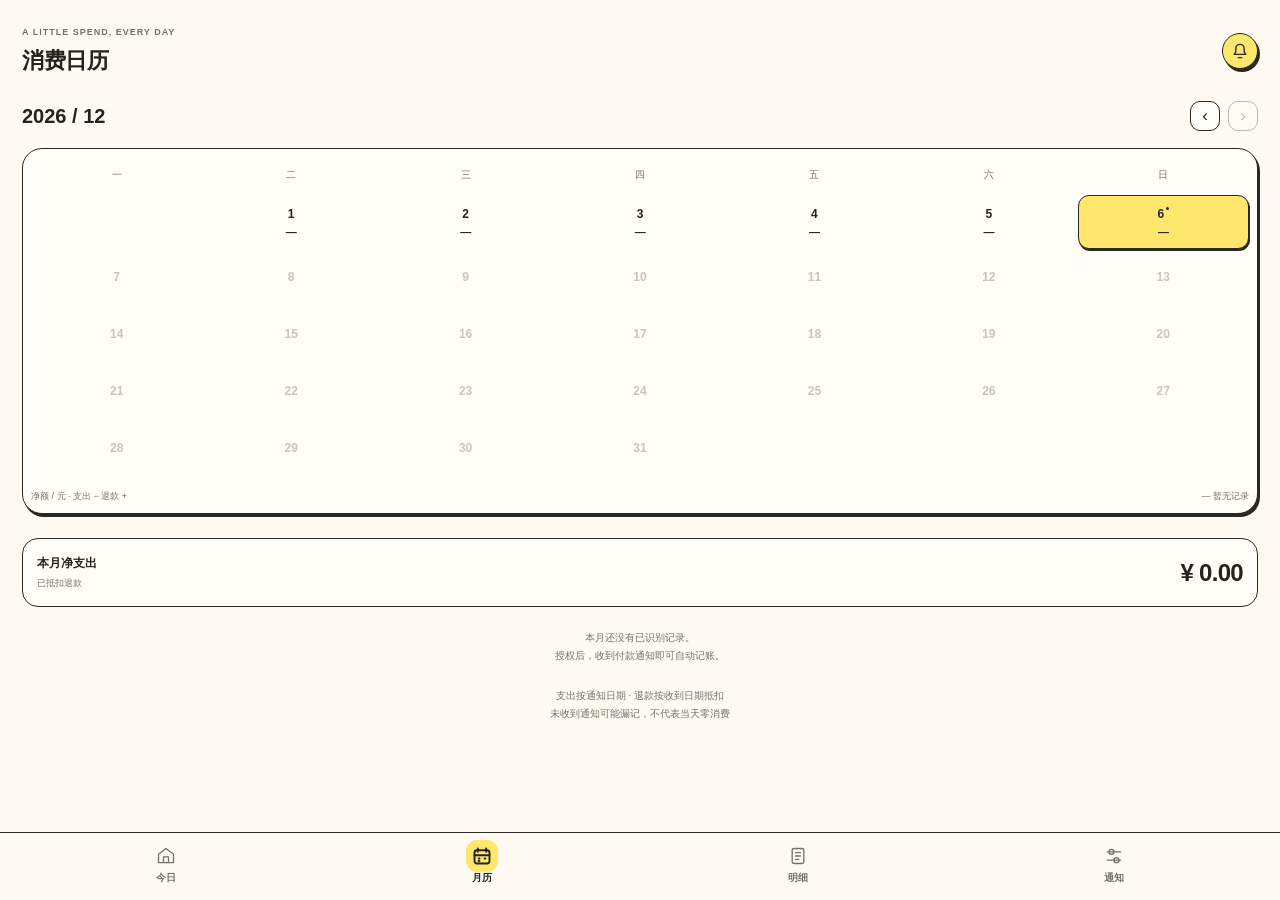
==== assets/index.html @ 2158d8cf "Auto-record explicit Alipay outgoing transfers only" ====
<!doctype html><html lang="zh-CN"><head><meta charset="utf-8"><meta name="viewport" content="width=device-width,initial-scale=1,maximum-scale=1"><meta http-equiv="Content-Security-Policy" content="default-src 'none'; script-src 'unsafe-inline'; style-src 'unsafe-inline'; img-src data:; connect-src 'none'; base-uri 'none'; form-action 'none'"><title>今日花费</title><style>
:root{--accent:#346d59;--paper:#f7f8f3;--ink:#24372e;--muted:#7b857d;--line:#e5e8df;--card:#fff;--soft:#eaf0e5;--radius:22px}*{box-sizing:border-box}body{margin:0;background:#e8eae3;color:var(--ink);font-family:"Microsoft YaHei UI","PingFang SC",sans-serif}button,select{font:inherit}button{cursor:pointer}button:focus-visible,select:focus-visible{outline:3px solid #c88b31;outline-offset:3px}.workspace{max-width:1200px;margin:auto;padding:35px 45px}.top{display:flex;justify-content:space-between;align-items:center;border-bottom:1px solid #cfd4c9;padding-bottom:22px}.brand{font-size:17px;letter-spacing:2px}.brand span{color:#7c857a;font-size:12px;margin-left:18px;letter-spacing:0}.badge{border:1px solid #c9cfc2;border-radius:30px;padding:7px 12px;font-size:11px;color:#657060}.layout{display:grid;grid-template-columns:1fr 430px 1fr;gap:48px;margin-top:38px;align-items:start}.intro{padding-top:60px}.eyebrow{font-size:11px;letter-spacing:3px;color:#7c857a}.intro h1{font-family:"Songti SC","SimSun",serif;font-weight:400;font-size:40px;line-height:1.45;margin:22px 0}.intro p,.notes p{font-size:13px;line-height:1.95;color:#768070}.number{font-family:Georgia,serif;font-size:32px;color:#a6af9e}.notes{padding-top:60px}.notes h2{font-size:14px;font-weight:500;margin:24px 0 12px}.control{border-top:1px solid #cfd4c9;padding:20px 0}.swatches{display:flex;gap:12px}.swatch{width:28px;height:28px;border-radius:50%;border:3px solid #e8eae3;outline:1px solid transparent}.swatch[aria-pressed=true]{outline-color:#748069}.toggle{background:transparent;border:1px solid #bcc5b5;border-radius:8px;padding:9px 12px;color:#52604d;font-size:12px}.phone{background:var(--paper);border:8px solid #27332a;border-radius:48px;box-shadow:0 24px 65px #273d271e;overflow:hidden;position:relative;height:824px;display:flex;flex-direction:column;transition:background .2s,color .2s}.status{height:42px;flex-shrink:0;display:flex;justify-content:space-between;align-items:center;padding:0 24px;font-size:12px;font-weight:600}.island{position:absolute;top:8px;left:50%;transform:translateX(-50%);height:22px;width:77px;border-radius:15px;background:#27332a}.screen{overflow-y:auto;flex:1;scrollbar-width:none;padding:8px 22px 18px}.screen::-webkit-scrollbar{display:none}.header{display:flex;justify-content:space-between;align-items:center;margin:8px 0 25px}.header small{font-size:11px;color:var(--muted);display:block;letter-spacing:1px;margin-bottom:7px}.header h2{font-size:23px;margin:0;font-weight:600;letter-spacing:1px}.round{width:36px;height:36px;border-radius:50%;border:1px solid var(--line);background:var(--card);color:var(--accent);display:grid;place-items:center}.icon{width:20px;height:20px;fill:none;stroke:currentColor;stroke-width:1.6;stroke-linecap:round;stroke-linejoin:round}.datebar{display:flex;align-items:center;justify-content:space-between;font-size:12px}.datebar select{color:var(--ink);background:transparent;border:0;font-size:12px;max-width:160px;padding:4px}.live{font-size:10px;color:var(--accent);background:var(--soft);padding:6px 9px;border-radius:20px}.total{margin:25px 0 23px}.total label{color:var(--muted);font-size:12px}.amount{font-family:Georgia,"Times New Roman",serif;font-size:60px;letter-spacing:-2px;line-height:1.3;margin-top:4px;font-variant-numeric:tabular-nums}.amount span{font-size:24px;vertical-align:top;display:inline-block;margin:13px 7px 0 0;letter-spacing:0}.sub{font-size:11px;color:var(--muted);margin:4px 0 0;line-height:1.7}.channels{display:grid;grid-template-columns:1fr 1fr;gap:12px}.channel{padding:16px;background:var(--card);border:1px solid var(--line);border-radius:17px}.channelhead{font-size:12px;display:flex;align-items:center;gap:8px}.logo{height:23px;width:23px;border-radius:8px;display:grid;place-items:center;font-size:12px;background:#eaf4eb;color:#26913f;font-weight:bold}.logo.ali{background:#e8f2fd;color:#267dc9}.channel strong{display:block;font-family:Georgia,serif;font-size:25px;margin:14px 0 8px;font-weight:400}.bar{height:3px;background:var(--soft);border-radius:5px;overflow:hidden}.bar i{height:100%;background:var(--accent);display:block}.channel small{font-size:10px;color:var(--muted);display:block;margin-top:8px}.notice{display:flex;align-items:center;gap:10px;background:var(--soft);border-radius:13px;padding:12px;margin-top:16px;font-size:11px;line-height:1.7}.notice b{font-weight:500}.sectiontitle{display:flex;justify-content:space-between;align-items:center;margin:27px 0 6px;font-size:15px;font-weight:600}.textbutton{border:0;background:none;color:var(--muted);font-size:11px;padding:8px 0 8px 8px}.row{display:flex;align-items:center;padding:15px 0;gap:12px;border-bottom:1px solid var(--line);cursor:pointer}.rowIcon{width:38px;height:38px;border-radius:13px;background:var(--card);border:1px solid var(--line);display:grid;place-items:center;color:var(--accent)}.rowmain{flex:1;min-width:0}.rowmain b{font-size:12px;font-weight:500;display:block}.rowmain small{font-size:10px;color:var(--muted);display:block;margin-top:6px}.rowvalue{text-align:right;font-family:Georgia,serif;font-size:18px}.rowvalue small{display:block;font-family:"Microsoft YaHei UI",sans-serif;font-size:9px;color:var(--muted);margin-top:5px}.footer-note{text-align:center;font-size:10px;color:var(--muted);margin:22px 0 8px;line-height:1.8}.nav{height:70px;border-top:1px solid var(--line);display:flex;background:var(--paper);padding:4px 8px 10px;flex-shrink:0}.nav button{flex:1;border:0;background:transparent;color:var(--muted);font-size:10px;display:flex;flex-direction:column;justify-content:center;align-items:center;gap:5px}.nav button.active{color:var(--accent)}.nav button.active .icon{stroke-width:2.3}.homebar{width:105px;height:4px;border-radius:5px;background:var(--ink);margin:0 auto 7px;flex-shrink:0}.tabs{display:flex;gap:8px;margin:18px 0}.tabs button{padding:8px 14px;border:1px solid var(--line);border-radius:20px;background:var(--card);color:var(--muted);font-size:11px}.tabs button.selected{background:var(--accent);color:white;border-color:var(--accent)}.statcard{border:1px solid var(--line);background:var(--card);padding:18px;border-radius:17px;margin-top:14px}.statcard h3{margin:0 0 10px;font-size:13px;font-weight:500}.statcard p{font-size:11px;color:var(--muted);line-height:1.9;margin:0}.statline{display:flex;justify-content:space-between;font-size:12px;padding:12px 0;border-bottom:1px solid var(--line)}.primary{border:0;background:var(--accent);color:white;padding:13px 18px;border-radius:12px;font-size:12px;width:100%;margin-top:14px}.secondary{background:var(--card);color:var(--ink);border:1px solid var(--line)}.dots{color:var(--accent)}.preview-label{text-align:center;font-size:11px;color:#7c857a;margin-top:17px;letter-spacing:1px}.toast{position:absolute;bottom:90px;left:22px;right:22px;padding:15px;background:var(--ink);color:var(--paper);font-size:12px;border-radius:13px;line-height:1.7;z-index:5;box-shadow:0 5px 20px #0002}.modal{position:absolute;inset:0;background:#12231955;z-index:6;display:flex;align-items:end}.sheet{background:var(--paper);width:100%;padding:25px 22px 35px;border-radius:25px 25px 0 0}.sheet h3{font-weight:500;font-size:18px;margin:0 0 20px}.sheet p{font-size:12px;line-height:1.9;color:var(--muted)}.dark{--paper:#202b25;--ink:#edf0e6;--muted:#a0ad9f;--line:#38473b;--card:#29362d;--soft:#304335;--accent:#a5c793}.compact .row{padding:10px 0}.compact .header{margin-bottom:16px}.compact .total{margin:15px 0}.compact .sectiontitle{margin-top:18px}@media(max-width:1050px){.layout{grid-template-columns:1fr 414px;gap:35px}.notes{grid-column:1 / -1;display:flex;gap:25px;padding-top:0}.notes .number{display:none}.notes .control{flex:1}.intro h1{font-size:35px}}@media(max-width:700px){.workspace{padding:20px 12px}.top{padding:0 8px 18px}.brand span{display:none}.layout{display:flex;flex-direction:column;align-items:center;margin-top:25px;gap:22px}.intro{padding:0;max-width:414px;width:100%}.intro h1{font-size:25px;margin:8px 0}.intro h1 br{display:none}.intro p{margin:0}.intro .eyebrow{display:none}.device{width:min(100%,414px)}.phone{height:800px;border-width:5px;border-radius:38px}.notes{display:flex;flex-wrap:wrap;gap:16px;width:min(100%,414px)}.notes .control{min-width:140px}.notes h2{margin-top:0}.notes>p{width:100%}}@media(prefers-reduced-motion:reduce){*{transition:none!important}}

/* Candy-paper direction, inspired by the supplied reference. */
:root{--accent:#ffe66d;--paper:#fffaf1;--ink:#24231e;--muted:#777068;--line:#292822;--card:#fffdf7;--soft:#f4e7ff}
body{background:#ffb5ba}.top{border-color:#29282266}.brand{font-weight:800;letter-spacing:0}.brand span,.eyebrow,.intro p,.notes p,.preview-label{color:#66504f}.badge{background:#fff9ef;border:1.5px solid #292822;color:#292822;box-shadow:2px 3px 0 #292822}.intro h1{font-family:"Microsoft YaHei UI",sans-serif;font-size:36px;font-weight:900;letter-spacing:-1px;line-height:1.6}.eyebrow{font-weight:700;letter-spacing:1px;font-size:10px}.number{font-family:Georgia,serif;font-style:italic;color:#292822;font-weight:bold;transform:rotate(-8deg);font-size:34px}.control{border-color:#29282255}.notes h2{font-weight:700}.toggle{background:#fffaf1;color:#292822;border:1.5px solid #292822;box-shadow:2px 3px 0 #292822}.toggle:active{transform:translate(2px,2px);box-shadow:none}.swatch{border-color:#ffb5ba;border-width:2px;outline:1.5px solid #292822}.swatch[aria-pressed=true]{box-shadow:0 0 0 3px #fffaf1;outline:2px solid #292822}.phone{border:2px solid #292822;box-shadow:7px 9px 0 #292822;height:846px;border-radius:36px}.status{height:40px}.island{height:17px;width:64px;background:#292822;top:9px}.screen{padding:5px 20px 20px}.header{margin:10px 0 20px}.header h2{font-size:22px;font-weight:800;letter-spacing:-.4px}.header small{font-size:9px;font-weight:bold;letter-spacing:1px}.round{border:1.5px solid #292822;background:#ffe66d;color:#292822;box-shadow:2px 3px 0 #292822}.live{color:var(--ink);background:#c8e8ae;border:1px solid #292822;font-size:9px}.total{background:var(--accent);border:2px solid #292822;border-radius:23px;box-shadow:3px 5px 0 #292822;padding:18px;margin:18px 0 22px;color:#292822}.total label,.total .sub{color:#4c452d}.amount{font-family:"Trebuchet MS",sans-serif;font-weight:800;font-size:55px;letter-spacing:-2px}.channel{border:1.5px solid #292822;box-shadow:2px 3px 0 #292822;border-radius:18px}.channel strong{font-family:"Trebuchet MS",sans-serif;font-weight:bold;font-size:24px}.channelhead{font-weight:700}.logo{border:1px solid #292822;background:#c8e8ae;color:#292822}.logo.ali{background:#c8e2ff;color:#292822}.bar{background:#eee6d7}.bar i{background:#292822}.notice{background:#ecdafa;border:1.5px solid #292822;color:#292822}.notice .icon{flex-shrink:0}.notice b{font-weight:bold}.sectiontitle{font-size:14px}.row{border-color:#29282222}.rowIcon{border:1.5px solid #292822;color:var(--ink);background:#ffe9ab;flex-shrink:0}.rowmain b{font-weight:600}.rowvalue{font-family:"Trebuchet MS",sans-serif;font-weight:bold;font-size:17px}.textbutton{color:var(--ink)}.nav{border-top:1.5px solid #292822;height:69px;padding-top:8px}.nav button{color:var(--muted);font-weight:600}.nav button.active{color:var(--ink)}.nav button.active .icon{background:var(--accent);box-shadow:0 0 0 6px var(--accent);border-radius:5px}.tabs button{border:1.5px solid #292822;color:var(--ink)}.tabs button.selected{background:var(--accent);color:#292822;box-shadow:2px 2px 0 #292822}.statcard{border:1.5px solid #292822;box-shadow:2px 3px 0 #292822}.statcard h3{font-weight:700}.primary{background:var(--accent);color:#292822;border:1.5px solid #292822;box-shadow:2px 3px 0 #292822;font-weight:bold}.primary.secondary{background:var(--card);color:var(--ink)}.statline{border-color:#29282222}.dots{color:var(--ink)}.toast{background:#292822;color:#fffaf1}.sheet{border:2px solid #292822}.month-top{display:flex;align-items:center;justify-content:space-between;margin:22px 0 15px}.month-top strong{font-size:20px;font-family:"Trebuchet MS",sans-serif;font-weight:800}.month-top span{font-size:10px;font-family:"Microsoft YaHei UI",sans-serif;margin-left:8px;font-weight:400;color:var(--muted)}.month-controls{display:flex;gap:8px}.month-controls button{width:30px;height:30px;background:var(--card);border:1.5px solid #292822;border-radius:10px;color:var(--ink);font-size:17px}.month-controls button:disabled{opacity:.3;cursor:default}.month-hero{position:relative;background:var(--accent);border:2px solid #292822;box-shadow:3px 5px 0 #292822;border-radius:22px;padding:16px 18px;min-height:111px;overflow:hidden}.month-hero small{font-size:10px;color:#514833}.month-hero strong{display:block;font-size:32px;font-family:"Trebuchet MS",sans-serif;font-weight:900;letter-spacing:-1px;margin-top:8px;color:#292822}.month-hero p{font-size:10px;margin:6px 0 0;color:#514833}.doodle{position:absolute;right:13px;top:12px;width:100px;height:88px;transform:rotate(8deg)}.calendar-box{background:var(--card);border:1.5px solid #292822;border-radius:20px;padding:12px 8px 10px;margin-top:20px;box-shadow:2px 3px 0 #292822}.weekdays,.days{display:grid;grid-template-columns:repeat(7,minmax(0,1fr));gap:3px}.weekdays{margin:3px 0 9px}.weekdays span{text-align:center;font-size:10px;color:var(--muted);padding:4px 0}.day{height:49px;display:flex;flex-direction:column;align-items:center;justify-content:center;gap:5px;border:1.5px solid transparent;border-radius:11px;background:none;color:var(--ink);padding:0;min-width:0}.day .num{font-size:12px;font-family:"Trebuchet MS",sans-serif;font-weight:600}.day .spend{font-size:11px;font-family:"Trebuchet MS",sans-serif;font-weight:700;white-space:nowrap;letter-spacing:-.3px}.day.selected{background:var(--accent);border-color:#292822;box-shadow:1px 2px 0 #292822;color:#292822}.day.today .num::after{content:"";display:inline-block;width:3px;height:3px;background:currentColor;border-radius:50%;vertical-align:top;margin-left:2px}.day:disabled{opacity:.25;cursor:default}.day:not(:disabled):hover{border-color:#292822}.callegend{display:flex;justify-content:space-between;margin-top:13px;font-size:9px;color:var(--muted)}.daily-panel{margin-top:23px}.daily-heading{display:flex;justify-content:space-between;align-items:center}.daily-heading b{font-size:13px}.daily-heading strong{font-size:22px;font-family:"Trebuchet MS",sans-serif;font-weight:800}.day-source{font-size:10px;color:var(--muted);margin-top:9px}.empty{padding:22px 10px;text-align:center;background:var(--soft);border-radius:13px;margin-top:13px;font-size:11px;color:var(--muted)}.calendar-jump{border:1.5px solid #292822;background:#ffccdb;box-shadow:2px 3px 0 #292822;padding:12px 14px;border-radius:13px;display:flex;justify-content:space-between;width:100%;font-size:12px;font-weight:700;color:#292822;margin:17px 0}.dark{--paper:#29252d;--ink:#fff8e9;--muted:#c6bdc6;--card:#36313b;--soft:#443848;--line:#817786;--accent:#d6b1f1}.dark .notice{background:#d6b1f1}.dark .round{color:#292822}.dark .day.selected{color:#292822}.dark .rowIcon{background:#514543}.dark .live{color:#292822}.dark .header small{color:var(--muted)}.compact .day{height:42px}@media(max-width:700px){.phone{height:846px;border-width:2px;border-radius:32px}.intro h1{font-size:25px;line-height:1.5}.layout{gap:25px}.notes{margin-top:10px}.intro p{font-size:12px}.intro p br{display:none}.intro p[style]{display:none}.swatch{border-color:#ffb5ba}.screen{padding-left:17px;padding-right:17px}.month-hero strong{font-size:30px}}


.month-summary{display:flex;align-items:center;justify-content:space-between;gap:12px;margin-top:19px;padding:16px 14px;background:var(--card);border:1.5px solid #292822;border-radius:16px}.month-summary>span{font-size:12px;font-weight:600}.month-summary small{display:block;color:var(--muted);font-size:9px;font-weight:400;margin-top:5px}.month-summary strong{font:800 24px "Trebuchet MS",sans-serif;letter-spacing:-.7px;font-variant-numeric:tabular-nums}

html,body{height:100%;width:100%;margin:0;background:var(--paper);overflow:hidden}.phone{width:100%;height:100dvh!important;height:100vh;border:0!important;border-radius:0!important;box-shadow:none!important;background:var(--paper)}.screen{padding:18px 22px 24px;overscroll-behavior:contain}.nav{height:68px;min-height:68px;position:relative}.header{margin:7px 0 24px}.month-top{margin-top:25px}.calendar-box{margin-top:17px}.day{height:54px}.day .spend{font-size:11px}.day .num{font-size:12px}.month-summary{margin-top:24px}.row{width:100%;background:none;border-left:0;border-right:0;border-top:0;text-align:left;color:var(--ink)}.rowvalue{white-space:nowrap}.rowmain small{line-height:1.6}.notice{font-size:11px}.setting-note{font-size:11px;color:var(--muted);line-height:1.9}.status-card{margin-bottom:18px}.field{background:var(--card);border:1px solid var(--ink);border-radius:9px;padding:7px;color:var(--ink);font-size:12px;max-width:180px}.empty{line-height:1.9;margin-top:24px}.sheet{max-height:90%;overflow-y:auto}.raw{white-space:pre-wrap;overflow-wrap:anywhere;font-size:12px;line-height:1.8}.plain{border:0;background:none;color:var(--ink);font-size:12px;padding:8px}.daily-label{font-size:11px;color:var(--muted)}.nav button.active .icon{background:#ffe66d;box-shadow:0 0 0 6px #ffe66d}.notice .icon{flex-shrink:0}.channel strong{font-size:23px}.header small{line-height:1.6}.warning{background:#ffe7bd;color:#292822}.sheet:focus{outline:none}.toast{color:#fffaf1}.pill{border-radius:14px;border:1px solid var(--ink);padding:4px 8px;font-size:10px}.rowmain{overflow:hidden}.rowmain b{overflow:hidden;text-overflow:ellipsis;white-space:nowrap}@media(max-width:360px){.screen{padding-left:16px;padding-right:16px}.day{height:49px}.day .spend{font-size:10px}.channel{padding:12px}}
</style></head><body><div class="phone" id="phone"><main class="screen" id="screen"></main><nav class="nav" aria-label="主要页面"></nav><div id="overlay"></div></div><script>
const icons={home:'<path d="m3 10 9-7 9 7v10H3zM9 20v-7h6v7"/>',calendar:'<rect x="3" y="5" width="18" height="16" rx="3"/><path d="M7 3v4M17 3v4M3 11h18M8 15h1M15 15h1M8 18h1"/>',records:'<rect x="5" y="3" width="14" height="18" rx="2"/><path d="M9 8h6M9 12h6M9 16h4"/>',diagnostics:'<path d="M4 7h16M4 17h16"/><circle cx="9" cy="7" r="3"/><circle cx="15" cy="17" r="3"/>',bell:'<path d="M5 16h14l-2-3V9a5 5 0 0 0-10 0v4zM10 20h4"/>',bag:'<path d="M4 8h16l1 13H3zM8 8V6a4 4 0 0 1 8 0v2"/>',refund:'<path d="M5 7h9a7 7 0 0 1 0 14M5 7l5-4M5 7l5 5"/>'};
const icon=n=>`<svg class="icon" viewBox="0 0 24 24" aria-hidden="true">${icons[n]||icons.bag}</svg>`;
const esc=s=>String(s??'').replace(/[&<>"']/g,c=>({'&':'&amp;','<':'&lt;','>':'&gt;','"':'&quot;',"'":'&#39;'}[c]));
const pad=n=>String(n).padStart(2,'0');
const key=d=>`${d.getFullYear()}-${pad(d.getMonth()+1)}-${pad(d.getDate())}`;
const yuan=c=>(Math.abs(c)/100).toFixed(2);
const signed=c=>(c>0?'-':c<0?'+':'')+Number(yuan(c));
const total=a=>a.reduce((s,x)=>s+Number(x.cents),0);
const dateTime=n=>n?new Date(Number(n)).toLocaleString('zh-CN',{hour12:false}):'尚无记录';
const native=typeof Ledger!=='undefined';
let state={events:[],granted:false,seen:0,appVersion:'0.8',uiVersion:6},events=[],page='calendar',filter='全部',range='all',today=key(new Date()),year=new Date().getFullYear(),month=new Date().getMonth(),selected=new Date().getDate(),last='',openedId=null;
function action(name){if(native)Ledger.action(name);else toast('电脑仅查看界面，此操作需在手机中完成。')}
function title(x){let c=x.content||'';return Number(x.cents)<0&&x.state==='auto'?'退款':/红包/.test(c)?'发出红包':/转账|转出/.test(c)?'转账支出':x.state==='auto'?'付款':'待识别通知'}
function header(t,sub){return `<div class="header"><div><small>${sub}</small><h2>${t}</h2></div><button class="round" data-go="diagnostics" aria-label="通知与设置">${icon('bell')}</button></div>`}
function rows(list){return list.map(x=>`<button class="row" data-id="${Number(x._id)}"><span class="rowIcon">${icon(Number(x.cents)<0&&x.state==='auto'?'refund':'bag')}</span><span class="rowmain"><b>${esc(title(x))}</b><small>${esc(x.source)}${String(x.content).startsWith('手动记账：')?' · 手动':''} · ${esc(dateTime(x.posted))}</small></span><span class="rowvalue">${x.state==='auto'?signed(Number(x.cents)):x.state==='ignored'?'已排除':'待识别'}</span></button>`).join('')}
function daily(k){return events.filter(x=>key(new Date(Number(x.posted)))===k)}
function calendar(){let start=(new Date(year,month,1).getDay()+6)%7,count=new Date(year,month+1,0).getDate(),prefix=`${year}-${pad(month+1)}`;let arr=events.filter(x=>key(new Date(Number(x.posted))).startsWith(prefix)),net=total(arr);let cells='<div aria-hidden="true"></div>'.repeat(start);for(let d=1;d<=count;d++){let k=`${prefix}-${pad(d)}`,a=daily(k);cells+=`<button class="day ${d===selected?'selected':''} ${k===today?'today':''}" data-day="${d}" ${k>today?'disabled':''} aria-pressed="${d===selected}" aria-label="${month+1}月${d}日 ${a.length?signed(total(a))+'元':'暂无记录'}"><span class="num">${d}</span><span class="spend">${k>today?'':a.length?signed(total(a)):'—'}</span></button>`}
return header('消费日历','A LITTLE SPEND, EVERY DAY')+`<div class="month-top"><strong>${year} / ${pad(month+1)}</strong><div class="month-controls"><button id="prevMonth" aria-label="上个月">‹</button><button id="nextMonth" aria-label="下个月" ${year===new Date().getFullYear()&&month===new Date().getMonth()?'disabled':''}>›</button></div></div><div class="calendar-box"><div class="weekdays">${['一','二','三','四','五','六','日'].map(x=>`<span>${x}</span>`).join('')}</div><div class="days">${cells}</div><div class="callegend"><span>净额 / 元 · 支出 − 退款 +</span><span>— 暂无记录</span></div></div><div class="month-summary"><span>本月净支出<small>已抵扣退款</small></span><strong>${net<0?'+':''}¥ ${yuan(net)}</strong></div>${!arr.length?'<p class="footer-note">本月还没有已识别记录。<br>授权后，收到付款通知即可自动记账。</p>':''}<p class="footer-note">支出按通知日期 · 退款按收到日期抵扣<br>未收到通知可能漏记，不代表当天零消费</p>`}
function home(){let arr=daily(today),net=total(arr);return header('今天也有好好记账！','HELLO, MY LITTLE LEDGER')+`<div class="datebar"><span>${new Date().getMonth()+1} 月 ${new Date().getDate()} 日 · 今天</span><span class="live">${state.granted?'● 已授权通知读取':'○ 尚未授权'}</span></div><div class="total"><label>今日净额 / 元 · 退款 − 支出</label><div class="amount"><span>¥</span>${signed(net)}</div><p class="sub">${arr.length} 笔已识别记录</p></div><div class="channels">${['微信','支付宝'].map((name,i)=>{let a=arr.filter(x=>x.source===name);return `<div class="channel"><div class="channelhead"><span class="logo ${i?'ali':''}">${i?'支':'微'}</span>${name}</div><strong>${signed(total(a))}</strong><small>${a.length} 笔 · 退款已抵扣</small></div>`}).join('')}</div>${!state.granted?'<button class="primary" data-action="permission">开启通知读取权限</button>':''}<button class="primary" data-action="manual">＋ 手动记一笔</button><button class="calendar-jump" data-go="calendar">看看这个月的花费 <span>翻开月历 ↗</span></button><div class="sectiontitle">最近消费<button class="textbutton" data-go="records">查看全部 ↗</button></div>${arr.length?rows(arr.slice(0,4)):'<div class="empty">账本还是空的。<br>收到明确的付款通知后，会出现在这里。</div>'}<p class="footer-note">数据只保存在手机里 · 支出与退款均保留明细</p>`}
function records(){let dates=[...new Set(events.map(x=>key(new Date(Number(x.posted)))))].sort().reverse();if(range!=='all'&&!dates.includes(range))range='all';let a=events.filter(x=>(filter==='全部'||x.source===filter)&&(range==='all'||key(new Date(Number(x.posted)))===range));return header('消费明细','每一笔，都看得见')+`<div class="datebar"><select class="field" id="range" aria-label="日期范围"><option value="all">全部日期</option>${dates.map(k=>`<option value="${k}" ${range===k?'selected':''}>${k}</option>`).join('')}</select><span class="sub">${a.length} 笔记录</span></div><button class="primary secondary" data-action="manual">＋ 手动记一笔转账或红包</button><div class="tabs">${['全部','微信','支付宝'].map(s=>`<button data-filter="${s}" class="${filter===s?'selected':''}">${s}</button>`).join('')}</div>${a.length?rows(a):'<div class="empty">还没有符合条件的记录。</div>'}<p class="footer-note">点击记录查看记录摘要 · 微信转账与红包手动记入；支付宝明确转出可自动记录</p>`}
function diagnostics(){let pending=state.events.filter(x=>x.state==='pending');return header('通知与设置','自动记账，从这里开始')+`<div class="notice ${state.granted?'':'warning'}"><span>${state.granted?'● 通知读取已授权':'○ 尚未授权通知读取'}<br>自动记付款、退款及支付宝明确转出；微信转账和红包手动记。</span></div><button class="primary" data-action="permission">${state.granted?'管理通知权限':'开启通知读取权限'}</button><button class="primary secondary" data-action="settings">后台运行设置</button><div class="statcard"><h3>采集状态</h3><div class="statline"><span>最近连接</span><span>${esc(dateTime(state.connectedAt))}</span></div><div class="statline"><span>最近收到</span><span>${esc(dateTime(state.lastSeen))}</span></div><div class="statline"><span>通知回调</span><span>${Number(state.seen)||0} 次</span></div><p style="margin-top:12px">授权不代表后台始终在线。最近连接是历史时间；后台清理或强行停止可能导致漏记。请允许自启动和后台运行。</p></div><div class="sectiontitle">待识别通知<span class="sub">${pending.length} 条 · 不计入净额</span></div>${pending.length?rows(pending):'<p class="setting-note">暂无待识别通知。</p>'}<div class="statcard"><h3>记账规则</h3><p>付款通知 → 自动支出<br>支付宝明确转出 → 自动支出<br>微信转账、红包 → 手动记一笔<br>成功退款 → 收到当日抵扣，不关联原订单<br>退款大于支出 → 月历显示“+5”<br>收款、领红包 → 不计入<br>没有通知或金额不明确 → 可能漏记</p></div><div class="statcard"><h3>界面更新</h3><p>安卓壳 ${esc(state.appVersion)} · 界面版本 ${Number(state.uiVersion)||1}<br>${state.onlineConfigured?'重新打开时自动检查，断网继续用本地界面。':'尚未配置托管地址，当前使用内置界面。'}<br>只下载界面，不上传账本。通知采集等底层改动仍需更新 APK。</p><button class="primary secondary" data-action="update">检查界面更新</button><button class="plain" data-action="updateSettings">设置更新地址</button></div><button class="primary secondary" data-action="export">导出本机记录</button><button class="plain" data-action="clear" style="width:100%;margin-top:18px">清空所有记录</button><p class="footer-note">今日花费 ${esc(state.appVersion)} · 本地账本<br>${native?'':'电脑查看的是安装包内界面，无手机通知权限。'}</p>`}
function render(){let y=document.getElementById('screen').scrollTop;document.getElementById('screen').innerHTML=page==='calendar'?calendar():page==='home'?home():page==='records'?records():diagnostics();document.querySelector('.nav').innerHTML=['home','calendar','records','diagnostics'].map(n=>`<button data-go="${n}" class="${page===n?'active':''}">${icon(n)}<span>${{home:'今日',calendar:'月历',records:'明细',diagnostics:'通知'}[n]}</span></button>`).join('');document.querySelectorAll('[data-go]').forEach(b=>b.onclick=()=>{page=b.dataset.go;render();document.getElementById('screen').scrollTop=0});document.querySelectorAll('[data-action]').forEach(b=>b.onclick=()=>action(b.dataset.action));document.querySelectorAll('[data-day]').forEach(b=>b.onclick=()=>{selected=Number(b.dataset.day);render()});document.querySelectorAll('[data-filter]').forEach(b=>b.onclick=()=>{filter=b.dataset.filter;render()});document.querySelectorAll('[data-id]').forEach(b=>b.onclick=()=>detail(Number(b.dataset.id)));let r=document.getElementById('range');if(r)r.onchange=()=>{range=r.value;render()};let prev=document.getElementById('prevMonth'),next=document.getElementById('nextMonth');if(prev)prev.onclick=()=>moveMonth(-1);if(next)next.onclick=()=>moveMonth(1);document.getElementById('screen').scrollTop=y}
function moveMonth(n){let d=new Date(year,month+n,1),now=new Date();if(d>new Date(now.getFullYear(),now.getMonth(),1))return;year=d.getFullYear();month=d.getMonth();selected=year===now.getFullYear()&&month===now.getMonth()?now.getDate():1;render()}
let toastTimer;function toast(s){clearTimeout(toastTimer);document.getElementById('overlay').innerHTML=`<div class="toast" role="status">${esc(s)}</div>`;toastTimer=setTimeout(closeOverlay,4000)}
function closeOverlay(){document.getElementById('overlay').innerHTML='';openedId=null}
function detail(id){let x=state.events.find(x=>Number(x._id)===id);if(!x)return;openedId=id;document.getElementById('overlay').innerHTML=`<div class="modal" role="dialog" aria-modal="true" aria-label="通知详情"><div class="sheet" tabindex="-1"><h3>${esc(title(x))}</h3><div class="amount" style="font-size:42px">${x.state==='auto'?signed(Number(x.cents)):'待识别'}</div><div class="statline"><span>支付渠道</span><span>${esc(x.source)}</span></div><p>${esc(dateTime(x.posted))}</p><div class="statcard"><h3>记录摘要</h3><div class="raw">${esc(x.content)}</div></div>${Number(x.cents)<0&&x.state==='auto'?'<p>退款抵扣收到当日净额，不关联原消费。</p>':''}<button class="primary" id="closeDetail">返回</button>${x.state!=='ignored'?'<button class="primary secondary" id="ignoreRecord">排除此通知</button>':''}</div></div>`;document.getElementById('closeDetail').onclick=closeOverlay;let ignore=document.getElementById('ignoreRecord');if(ignore)ignore.onclick=()=>{if(native){Ledger.ignore(id);closeOverlay()}else toast('排除记录需在手机中操作。')};document.querySelector('.sheet').focus()}
window.refreshLedger=function(){try{let raw=native?Ledger.readState():JSON.stringify(state);if(raw===last&&today===key(new Date()))return;let next=JSON.parse(raw);if(next.error){toast(next.error);return}last=raw;state=next;state.events=state.events||[];events=state.events.filter(x=>x.state==='auto').sort((a,b)=>Number(b.posted)-Number(a.posted));today=key(new Date());render()}catch(e){toast('账本暂时无法读取，请重新打开应用。')}};
window.handleBack=function(){if(document.getElementById('overlay').innerHTML){closeOverlay();return true}if(page!=='calendar'){page='calendar';render();return true}return false};document.addEventListener('keydown',e=>{if(e.key==='Escape')closeOverlay()});refreshLedger();setInterval(refreshLedger,5000);
</script></body></html>
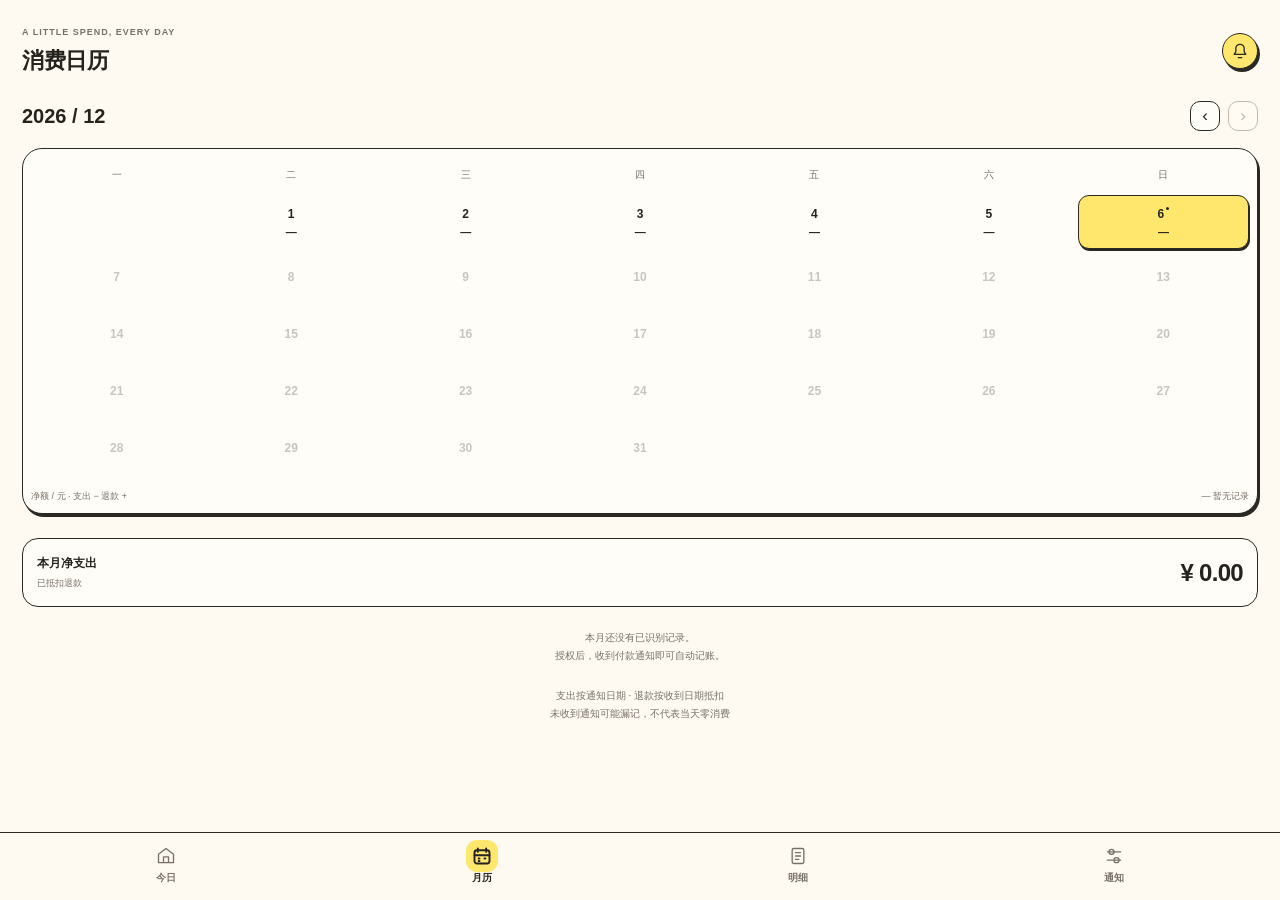
==== commit de91f5c1: "Recognize Alipay expense alerts and add pull-to-refresh notification rescan" ====
--- a/assets/index.html
+++ b/assets/index.html
@@ -9,7 +9,9 @@
 .month-summary{display:flex;align-items:center;justify-content:space-between;gap:12px;margin-top:19px;padding:16px 14px;background:var(--card);border:1.5px solid #292822;border-radius:16px}.month-summary>span{font-size:12px;font-weight:600}.month-summary small{display:block;color:var(--muted);font-size:9px;font-weight:400;margin-top:5px}.month-summary strong{font:800 24px "Trebuchet MS",sans-serif;letter-spacing:-.7px;font-variant-numeric:tabular-nums}
 
 html,body{height:100%;width:100%;margin:0;background:var(--paper);overflow:hidden}.phone{width:100%;height:100dvh!important;height:100vh;border:0!important;border-radius:0!important;box-shadow:none!important;background:var(--paper)}.screen{padding:18px 22px 24px;overscroll-behavior:contain}.nav{height:68px;min-height:68px;position:relative}.header{margin:7px 0 24px}.month-top{margin-top:25px}.calendar-box{margin-top:17px}.day{height:54px}.day .spend{font-size:11px}.day .num{font-size:12px}.month-summary{margin-top:24px}.row{width:100%;background:none;border-left:0;border-right:0;border-top:0;text-align:left;color:var(--ink)}.rowvalue{white-space:nowrap}.rowmain small{line-height:1.6}.notice{font-size:11px}.setting-note{font-size:11px;color:var(--muted);line-height:1.9}.status-card{margin-bottom:18px}.field{background:var(--card);border:1px solid var(--ink);border-radius:9px;padding:7px;color:var(--ink);font-size:12px;max-width:180px}.empty{line-height:1.9;margin-top:24px}.sheet{max-height:90%;overflow-y:auto}.raw{white-space:pre-wrap;overflow-wrap:anywhere;font-size:12px;line-height:1.8}.plain{border:0;background:none;color:var(--ink);font-size:12px;padding:8px}.daily-label{font-size:11px;color:var(--muted)}.nav button.active .icon{background:#ffe66d;box-shadow:0 0 0 6px #ffe66d}.notice .icon{flex-shrink:0}.channel strong{font-size:23px}.header small{line-height:1.6}.warning{background:#ffe7bd;color:#292822}.sheet:focus{outline:none}.toast{color:#fffaf1}.pill{border-radius:14px;border:1px solid var(--ink);padding:4px 8px;font-size:10px}.rowmain{overflow:hidden}.rowmain b{overflow:hidden;text-overflow:ellipsis;white-space:nowrap}@media(max-width:360px){.screen{padding-left:16px;padding-right:16px}.day{height:49px}.day .spend{font-size:10px}.channel{padding:12px}}
-</style></head><body><div class="phone" id="phone"><main class="screen" id="screen"></main><nav class="nav" aria-label="主要页面"></nav><div id="overlay"></div></div><script>
+.channels{grid-template-columns:repeat(3,minmax(0,1fr))}.channel{min-width:0;padding:12px 10px}.channelhead{gap:5px;font-size:11px}.channel strong{font-size:clamp(16px,5vw,22px);overflow-wrap:anywhere}.logo.bank{background:#ffd0df;color:#292822}
+.pull-hint{position:absolute;top:2px;left:12px;right:12px;height:0;overflow:hidden;display:flex;align-items:center;justify-content:center;color:var(--ink);font-size:12px;background:var(--paper);z-index:3;pointer-events:none}.nav{z-index:4}.screen{will-change:transform}
+</style></head><body><div class="phone" id="phone"><div id="pullHint" class="pull-hint" role="status" aria-live="polite"></div><main class="screen" id="screen"></main><nav class="nav" aria-label="主要页面"></nav><div id="overlay"></div></div><script>
 const icons={home:'<path d="m3 10 9-7 9 7v10H3zM9 20v-7h6v7"/>',calendar:'<rect x="3" y="5" width="18" height="16" rx="3"/><path d="M7 3v4M17 3v4M3 11h18M8 15h1M15 15h1M8 18h1"/>',records:'<rect x="5" y="3" width="14" height="18" rx="2"/><path d="M9 8h6M9 12h6M9 16h4"/>',diagnostics:'<path d="M4 7h16M4 17h16"/><circle cx="9" cy="7" r="3"/><circle cx="15" cy="17" r="3"/>',bell:'<path d="M5 16h14l-2-3V9a5 5 0 0 0-10 0v4zM10 20h4"/>',bag:'<path d="M4 8h16l1 13H3zM8 8V6a4 4 0 0 1 8 0v2"/>',refund:'<path d="M5 7h9a7 7 0 0 1 0 14M5 7l5-4M5 7l5 5"/>'};
 const icon=n=>`<svg class="icon" viewBox="0 0 24 24" aria-hidden="true">${icons[n]||icons.bag}</svg>`;
 const esc=s=>String(s??'').replace(/[&<>"']/g,c=>({'&':'&amp;','<':'&lt;','>':'&gt;','"':'&quot;',"'":'&#39;'}[c]));
@@ -20,22 +22,34 @@
 const total=a=>a.reduce((s,x)=>s+Number(x.cents),0);
 const dateTime=n=>n?new Date(Number(n)).toLocaleString('zh-CN',{hour12:false}):'尚无记录';
 const native=typeof Ledger!=='undefined';
-let state={events:[],granted:false,seen:0,appVersion:'0.8',uiVersion:6},events=[],page='calendar',filter='全部',range='all',today=key(new Date()),year=new Date().getFullYear(),month=new Date().getMonth(),selected=new Date().getDate(),last='',openedId=null;
-function action(name){if(native)Ledger.action(name);else toast('电脑仅查看界面，此操作需在手机中完成。')}
-function title(x){let c=x.content||'';return Number(x.cents)<0&&x.state==='auto'?'退款':/红包/.test(c)?'发出红包':/转账|转出/.test(c)?'转账支出':x.state==='auto'?'付款':'待识别通知'}
+let state={events:[],granted:false,seen:0,appVersion:'0.9.5',uiVersion:9},events=[],page='calendar',filter='全部',range='all',today=key(new Date()),year=new Date().getFullYear(),month=new Date().getMonth(),selected=new Date().getDate(),last='',openedId=null;
+function action(name){if(name==='refresh'){pullRefresh();return}if(native)Ledger.action(name);else toast('电脑仅查看界面，此操作需在手机中完成。')}
+function title(x){if(String(x.note||'').trim())return String(x.note).trim();let c=x.content||'';return Number(x.cents)<0&&x.state==='auto'?'退款':/红包/.test(c)?'发出红包':/转账|转出/.test(c)?'转账支出':x.state==='auto'?'付款':'待识别通知'}
 function header(t,sub){return `<div class="header"><div><small>${sub}</small><h2>${t}</h2></div><button class="round" data-go="diagnostics" aria-label="通知与设置">${icon('bell')}</button></div>`}
 function rows(list){return list.map(x=>`<button class="row" data-id="${Number(x._id)}"><span class="rowIcon">${icon(Number(x.cents)<0&&x.state==='auto'?'refund':'bag')}</span><span class="rowmain"><b>${esc(title(x))}</b><small>${esc(x.source)}${String(x.content).startsWith('手动记账：')?' · 手动':''} · ${esc(dateTime(x.posted))}</small></span><span class="rowvalue">${x.state==='auto'?signed(Number(x.cents)):x.state==='ignored'?'已排除':'待识别'}</span></button>`).join('')}
 function daily(k){return events.filter(x=>key(new Date(Number(x.posted)))===k)}
 function calendar(){let start=(new Date(year,month,1).getDay()+6)%7,count=new Date(year,month+1,0).getDate(),prefix=`${year}-${pad(month+1)}`;let arr=events.filter(x=>key(new Date(Number(x.posted))).startsWith(prefix)),net=total(arr);let cells='<div aria-hidden="true"></div>'.repeat(start);for(let d=1;d<=count;d++){let k=`${prefix}-${pad(d)}`,a=daily(k);cells+=`<button class="day ${d===selected?'selected':''} ${k===today?'today':''}" data-day="${d}" ${k>today?'disabled':''} aria-pressed="${d===selected}" aria-label="${month+1}月${d}日 ${a.length?signed(total(a))+'元':'暂无记录'}"><span class="num">${d}</span><span class="spend">${k>today?'':a.length?signed(total(a)):'—'}</span></button>`}
 return header('消费日历','A LITTLE SPEND, EVERY DAY')+`<div class="month-top"><strong>${year} / ${pad(month+1)}</strong><div class="month-controls"><button id="prevMonth" aria-label="上个月">‹</button><button id="nextMonth" aria-label="下个月" ${year===new Date().getFullYear()&&month===new Date().getMonth()?'disabled':''}>›</button></div></div><div class="calendar-box"><div class="weekdays">${['一','二','三','四','五','六','日'].map(x=>`<span>${x}</span>`).join('')}</div><div class="days">${cells}</div><div class="callegend"><span>净额 / 元 · 支出 − 退款 +</span><span>— 暂无记录</span></div></div><div class="month-summary"><span>本月净支出<small>已抵扣退款</small></span><strong>${net<0?'+':''}¥ ${yuan(net)}</strong></div>${!arr.length?'<p class="footer-note">本月还没有已识别记录。<br>授权后，收到付款通知即可自动记账。</p>':''}<p class="footer-note">支出按通知日期 · 退款按收到日期抵扣<br>未收到通知可能漏记，不代表当天零消费</p>`}
-function home(){let arr=daily(today),net=total(arr);return header('今天也有好好记账！','HELLO, MY LITTLE LEDGER')+`<div class="datebar"><span>${new Date().getMonth()+1} 月 ${new Date().getDate()} 日 · 今天</span><span class="live">${state.granted?'● 已授权通知读取':'○ 尚未授权'}</span></div><div class="total"><label>今日净额 / 元 · 退款 − 支出</label><div class="amount"><span>¥</span>${signed(net)}</div><p class="sub">${arr.length} 笔已识别记录</p></div><div class="channels">${['微信','支付宝'].map((name,i)=>{let a=arr.filter(x=>x.source===name);return `<div class="channel"><div class="channelhead"><span class="logo ${i?'ali':''}">${i?'支':'微'}</span>${name}</div><strong>${signed(total(a))}</strong><small>${a.length} 笔 · 退款已抵扣</small></div>`}).join('')}</div>${!state.granted?'<button class="primary" data-action="permission">开启通知读取权限</button>':''}<button class="primary" data-action="manual">＋ 手动记一笔</button><button class="calendar-jump" data-go="calendar">看看这个月的花费 <span>翻开月历 ↗</span></button><div class="sectiontitle">最近消费<button class="textbutton" data-go="records">查看全部 ↗</button></div>${arr.length?rows(arr.slice(0,4)):'<div class="empty">账本还是空的。<br>收到明确的付款通知后，会出现在这里。</div>'}<p class="footer-note">数据只保存在手机里 · 支出与退款均保留明细</p>`}
-function records(){let dates=[...new Set(events.map(x=>key(new Date(Number(x.posted)))))].sort().reverse();if(range!=='all'&&!dates.includes(range))range='all';let a=events.filter(x=>(filter==='全部'||x.source===filter)&&(range==='all'||key(new Date(Number(x.posted)))===range));return header('消费明细','每一笔，都看得见')+`<div class="datebar"><select class="field" id="range" aria-label="日期范围"><option value="all">全部日期</option>${dates.map(k=>`<option value="${k}" ${range===k?'selected':''}>${k}</option>`).join('')}</select><span class="sub">${a.length} 笔记录</span></div><button class="primary secondary" data-action="manual">＋ 手动记一笔转账或红包</button><div class="tabs">${['全部','微信','支付宝'].map(s=>`<button data-filter="${s}" class="${filter===s?'selected':''}">${s}</button>`).join('')}</div>${a.length?rows(a):'<div class="empty">还没有符合条件的记录。</div>'}<p class="footer-note">点击记录查看记录摘要 · 微信转账与红包手动记入；支付宝明确转出可自动记录</p>`}
-function diagnostics(){let pending=state.events.filter(x=>x.state==='pending');return header('通知与设置','自动记账，从这里开始')+`<div class="notice ${state.granted?'':'warning'}"><span>${state.granted?'● 通知读取已授权':'○ 尚未授权通知读取'}<br>自动记付款、退款及支付宝明确转出；微信转账和红包手动记。</span></div><button class="primary" data-action="permission">${state.granted?'管理通知权限':'开启通知读取权限'}</button><button class="primary secondary" data-action="settings">后台运行设置</button><div class="statcard"><h3>采集状态</h3><div class="statline"><span>最近连接</span><span>${esc(dateTime(state.connectedAt))}</span></div><div class="statline"><span>最近收到</span><span>${esc(dateTime(state.lastSeen))}</span></div><div class="statline"><span>通知回调</span><span>${Number(state.seen)||0} 次</span></div><p style="margin-top:12px">授权不代表后台始终在线。最近连接是历史时间；后台清理或强行停止可能导致漏记。请允许自启动和后台运行。</p></div><div class="sectiontitle">待识别通知<span class="sub">${pending.length} 条 · 不计入净额</span></div>${pending.length?rows(pending):'<p class="setting-note">暂无待识别通知。</p>'}<div class="statcard"><h3>记账规则</h3><p>付款通知 → 自动支出<br>支付宝明确转出 → 自动支出<br>微信转账、红包 → 手动记一笔<br>成功退款 → 收到当日抵扣，不关联原订单<br>退款大于支出 → 月历显示“+5”<br>收款、领红包 → 不计入<br>没有通知或金额不明确 → 可能漏记</p></div><div class="statcard"><h3>界面更新</h3><p>安卓壳 ${esc(state.appVersion)} · 界面版本 ${Number(state.uiVersion)||1}<br>${state.onlineConfigured?'重新打开时自动检查，断网继续用本地界面。':'尚未配置托管地址，当前使用内置界面。'}<br>只下载界面，不上传账本。通知采集等底层改动仍需更新 APK。</p><button class="primary secondary" data-action="update">检查界面更新</button><button class="plain" data-action="updateSettings">设置更新地址</button></div><button class="primary secondary" data-action="export">导出本机记录</button><button class="plain" data-action="clear" style="width:100%;margin-top:18px">清空所有记录</button><p class="footer-note">今日花费 ${esc(state.appVersion)} · 本地账本<br>${native?'':'电脑查看的是安装包内界面，无手机通知权限。'}</p>`}
+function home(){let arr=daily(today),net=total(arr);return header('今天也有好好记账！','HELLO, MY LITTLE LEDGER')+`<div class="datebar"><span>${new Date().getMonth()+1} 月 ${new Date().getDate()} 日 · 今天</span><span class="live">${state.granted?'● 已授权通知读取':'○ 尚未授权'}</span></div><div class="total"><label>今日净额 / 元 · 退款 − 支出</label><div class="amount"><span>¥</span>${signed(net)}</div><p class="sub">${arr.length} 笔已识别记录</p></div><div class="channels">${['微信','支付宝','银行卡'].map((name,i)=>{let a=arr.filter(x=>x.source===name);return `<div class="channel"><div class="channelhead"><span class="logo ${i===1?'ali':i===2?'bank':''}">${i===1?'支':i===2?'卡':'微'}</span>${name}</div><strong>${signed(total(a))}</strong><small>${a.length} 笔 · 退款已抵扣</small></div>`}).join('')}</div>${!state.granted?'<button class="primary" data-action="permission">开启通知读取权限</button>':''}<button class="primary" data-action="manual">＋ 手动记一笔</button><button class="calendar-jump" data-go="calendar">看看这个月的花费 <span>翻开月历 ↗</span></button><div class="sectiontitle">最近消费<button class="textbutton" data-go="records">查看全部 ↗</button></div>${arr.length?rows(arr.slice(0,4)):'<div class="empty">账本还是空的。<br>收到明确的付款通知后，会出现在这里。</div>'}<p class="footer-note">数据只保存在手机里 · 支出与退款均保留明细</p>`}
+function records(){let dates=[...new Set(events.map(x=>key(new Date(Number(x.posted)))))].sort().reverse();if(range!=='all'&&!dates.includes(range))range='all';let a=events.filter(x=>(filter==='全部'||x.source===filter)&&(range==='all'||key(new Date(Number(x.posted)))===range));return header('消费明细','每一笔，都看得见')+`<div class="datebar"><select class="field" id="range" aria-label="日期范围"><option value="all">全部日期</option>${dates.map(k=>`<option value="${k}" ${range===k?'selected':''}>${k}</option>`).join('')}</select><span class="sub">${a.length} 笔记录</span></div><button class="primary secondary" data-action="manual">＋ 手动记一笔</button><div class="tabs">${['全部','微信','支付宝','银行卡'].map(s=>`<button data-filter="${s}" class="${filter===s?'selected':''}">${s}</button>`).join('')}</div>${a.length?rows(a):'<div class="empty">还没有符合条件的记录。</div>'}<p class="footer-note">点击记录查看记录摘要 · 微信转账与红包手动记入；支付宝明确转出可自动记录</p>`}
+function diagnostics(){let pending=state.events.filter(x=>x.state==='pending');return header('通知与设置','自动记账，从这里开始')+`<div class="notice ${state.granted?'':'warning'}"><span>${state.granted?'● 通知读取已授权':'○ 尚未授权通知读取'}<br>自动记付款、退款及支付宝明确转出；微信转账和红包手动记。</span></div><button class="primary" data-action="permission">${state.granted?'管理通知权限':'开启通知读取权限'}</button><button class="primary secondary" data-action="settings">后台运行设置</button><button class="primary secondary" data-action="refresh">刷新账本与现有通知</button><div class="statcard"><h3>采集状态</h3><div class="statline"><span>最近连接</span><span>${esc(dateTime(state.connectedAt))}</span></div><div class="statline"><span>最近收到</span><span>${esc(dateTime(state.lastSeen))}</span></div><div class="statline"><span>通知回调</span><span>${Number(state.seen)||0} 次</span></div><p style="margin-top:12px">授权不代表后台始终在线。最近连接是历史时间；后台清理或强行停止可能导致漏记。请允许自启动和后台运行。</p></div><div class="sectiontitle">待识别通知<span class="sub">${pending.length} 条 · 不计入净额</span></div>${pending.length?rows(pending):'<p class="setting-note">暂无待识别通知。</p>'}<div class="statcard"><h3>记账规则</h3><p>付款通知 → 自动支出<br>支付宝明确转出 → 自动支出<br>银行卡直接扣款、微信转账、红包 → 手动记一笔<br>成功退款 → 收到当日抵扣，不关联原订单<br>退款大于支出 → 月历显示“+5”<br>收款、领红包 → 不计入<br>没有通知或金额不明确 → 可能漏记</p></div><div class="statcard"><h3>纯离线版 · ${esc(state.appVersion)}</h3><p>没有联网权限，不检查或下载在线界面。<br>账本和界面都保存在手机本机。<br>后续更新需手动覆盖安装新版 APK。<br>已移除请求安装应用权限。</p></div><button class="primary secondary" data-action="export">导出本机记录</button><button class="plain" data-action="clear" style="width:100%;margin-top:18px">清空所有记录</button><p class="footer-note">今日花费 ${esc(state.appVersion)} · 本地账本<br>${native?'':'电脑查看的是安装包内界面，无手机通知权限。'}</p>`}
 function render(){let y=document.getElementById('screen').scrollTop;document.getElementById('screen').innerHTML=page==='calendar'?calendar():page==='home'?home():page==='records'?records():diagnostics();document.querySelector('.nav').innerHTML=['home','calendar','records','diagnostics'].map(n=>`<button data-go="${n}" class="${page===n?'active':''}">${icon(n)}<span>${{home:'今日',calendar:'月历',records:'明细',diagnostics:'通知'}[n]}</span></button>`).join('');document.querySelectorAll('[data-go]').forEach(b=>b.onclick=()=>{page=b.dataset.go;render();document.getElementById('screen').scrollTop=0});document.querySelectorAll('[data-action]').forEach(b=>b.onclick=()=>action(b.dataset.action));document.querySelectorAll('[data-day]').forEach(b=>b.onclick=()=>{selected=Number(b.dataset.day);render()});document.querySelectorAll('[data-filter]').forEach(b=>b.onclick=()=>{filter=b.dataset.filter;render()});document.querySelectorAll('[data-id]').forEach(b=>b.onclick=()=>detail(Number(b.dataset.id)));let r=document.getElementById('range');if(r)r.onchange=()=>{range=r.value;render()};let prev=document.getElementById('prevMonth'),next=document.getElementById('nextMonth');if(prev)prev.onclick=()=>moveMonth(-1);if(next)next.onclick=()=>moveMonth(1);document.getElementById('screen').scrollTop=y}
 function moveMonth(n){let d=new Date(year,month+n,1),now=new Date();if(d>new Date(now.getFullYear(),now.getMonth(),1))return;year=d.getFullYear();month=d.getMonth();selected=year===now.getFullYear()&&month===now.getMonth()?now.getDate():1;render()}
 let toastTimer;function toast(s){clearTimeout(toastTimer);document.getElementById('overlay').innerHTML=`<div class="toast" role="status">${esc(s)}</div>`;toastTimer=setTimeout(closeOverlay,4000)}
 function closeOverlay(){document.getElementById('overlay').innerHTML='';openedId=null}
-function detail(id){let x=state.events.find(x=>Number(x._id)===id);if(!x)return;openedId=id;document.getElementById('overlay').innerHTML=`<div class="modal" role="dialog" aria-modal="true" aria-label="通知详情"><div class="sheet" tabindex="-1"><h3>${esc(title(x))}</h3><div class="amount" style="font-size:42px">${x.state==='auto'?signed(Number(x.cents)):'待识别'}</div><div class="statline"><span>支付渠道</span><span>${esc(x.source)}</span></div><p>${esc(dateTime(x.posted))}</p><div class="statcard"><h3>记录摘要</h3><div class="raw">${esc(x.content)}</div></div>${Number(x.cents)<0&&x.state==='auto'?'<p>退款抵扣收到当日净额，不关联原消费。</p>':''}<button class="primary" id="closeDetail">返回</button>${x.state!=='ignored'?'<button class="primary secondary" id="ignoreRecord">排除此通知</button>':''}</div></div>`;document.getElementById('closeDetail').onclick=closeOverlay;let ignore=document.getElementById('ignoreRecord');if(ignore)ignore.onclick=()=>{if(native){Ledger.ignore(id);closeOverlay()}else toast('排除记录需在手机中操作。')};document.querySelector('.sheet').focus()}
-window.refreshLedger=function(){try{let raw=native?Ledger.readState():JSON.stringify(state);if(raw===last&&today===key(new Date()))return;let next=JSON.parse(raw);if(next.error){toast(next.error);return}last=raw;state=next;state.events=state.events||[];events=state.events.filter(x=>x.state==='auto').sort((a,b)=>Number(b.posted)-Number(a.posted));today=key(new Date());render()}catch(e){toast('账本暂时无法读取，请重新打开应用。')}};
+function detail(id){let x=state.events.find(x=>Number(x._id)===id);if(!x)return;openedId=id;document.getElementById('overlay').innerHTML=`<div class="modal" role="dialog" aria-modal="true" aria-label="通知详情"><div class="sheet" tabindex="-1"><h3>${esc(title(x))}</h3><div class="amount" style="font-size:42px">${x.state==='auto'?signed(Number(x.cents)):'待识别'}</div><div class="statline"><span>支付渠道</span><span>${esc(x.source)}</span></div><p>${esc(dateTime(x.posted))}</p>${x.note?`<div class="statcard"><h3>消费备注</h3><div class="raw">${esc(x.note)}</div></div>`:''}<div class="statcard"><h3>记录摘要</h3><div class="raw">${esc(x.content)}</div></div>${Number(x.cents)<0&&x.state==='auto'?'<p>退款抵扣收到当日净额，不关联原消费。</p>':''}<button class="primary" id="closeDetail">返回</button>${x.state!=='ignored'?'<button class="primary secondary" id="ignoreRecord">排除此通知</button>':''}</div></div>`;document.getElementById('closeDetail').onclick=closeOverlay;let ignore=document.getElementById('ignoreRecord');if(ignore)ignore.onclick=()=>{if(native){Ledger.ignore(id);closeOverlay()}else toast('排除记录需在手机中操作。')};document.querySelector('.sheet').focus()}
+window.refreshLedger=function(force){try{let raw=native?Ledger.readState():JSON.stringify(state);if(!force&&raw===last&&today===key(new Date()))return;let next=JSON.parse(raw);if(next.error){toast(next.error);return}last=raw;state=next;state.events=state.events||[];events=state.events.filter(x=>x.state==='auto').sort((a,b)=>Number(b.posted)-Number(a.posted));today=key(new Date());render()}catch(e){toast('账本暂时无法读取，请重新打开应用。')}};
 window.handleBack=function(){if(document.getElementById('overlay').innerHTML){closeOverlay();return true}if(page!=='calendar'){page='calendar';render();return true}return false};document.addEventListener('keydown',e=>{if(e.key==='Escape')closeOverlay()});refreshLedger();setInterval(refreshLedger,5000);
+
+let pullStart=null,pullDistance=0,pullBusy=false,pullTimer;
+const pullScreen=document.getElementById('screen'),pullHint=document.getElementById('pullHint');
+function showPull(distance,label){pullScreen.style.transform=`translateY(${distance}px)`;pullHint.style.height=`${distance}px`;pullHint.textContent=label;}
+function resetPull(){pullStart=null;pullDistance=0;pullBusy=false;showPull(0,'');}
+function pullRefresh(){if(pullBusy)return;pullBusy=true;pullStart=null;showPull(40,'正在刷新…');clearTimeout(pullTimer);pullTimer=setTimeout(()=>window.finishPullRefresh('本地账本已刷新，通知扫描暂未完成'),6000);if(native)Ledger.action('refresh');else window.finishPullRefresh('本地账本已刷新；通知采集需在手机中运行');}
+window.finishPullRefresh=function(message){clearTimeout(pullTimer);window.refreshLedger(true);showPull(40,message||'已刷新');pullTimer=setTimeout(resetPull,900);};
+pullScreen.addEventListener('touchstart',e=>{if(pullBusy||e.touches.length!==1||pullScreen.scrollTop>1||document.getElementById('overlay').innerHTML)return;pullStart={x:e.touches[0].clientX,y:e.touches[0].clientY};pullDistance=0;},{passive:true});
+pullScreen.addEventListener('touchmove',e=>{if(!pullStart||pullBusy||e.touches.length!==1)return;let dy=e.touches[0].clientY-pullStart.y,dx=e.touches[0].clientX-pullStart.x;if(dy<=0||Math.abs(dx)>dy||pullScreen.scrollTop>1)return;if(e.cancelable)e.preventDefault();pullDistance=Math.min(92,dy*.5);showPull(pullDistance,pullDistance>=56?'松开刷新':'下拉刷新');},{passive:false});
+pullScreen.addEventListener('touchend',()=>{if(pullBusy||!pullStart)return;if(pullDistance>=56)pullRefresh();else resetPull();},{passive:true});
+pullScreen.addEventListener('touchcancel',()=>{if(!pullBusy)resetPull();},{passive:true});
+
 </script></body></html>
